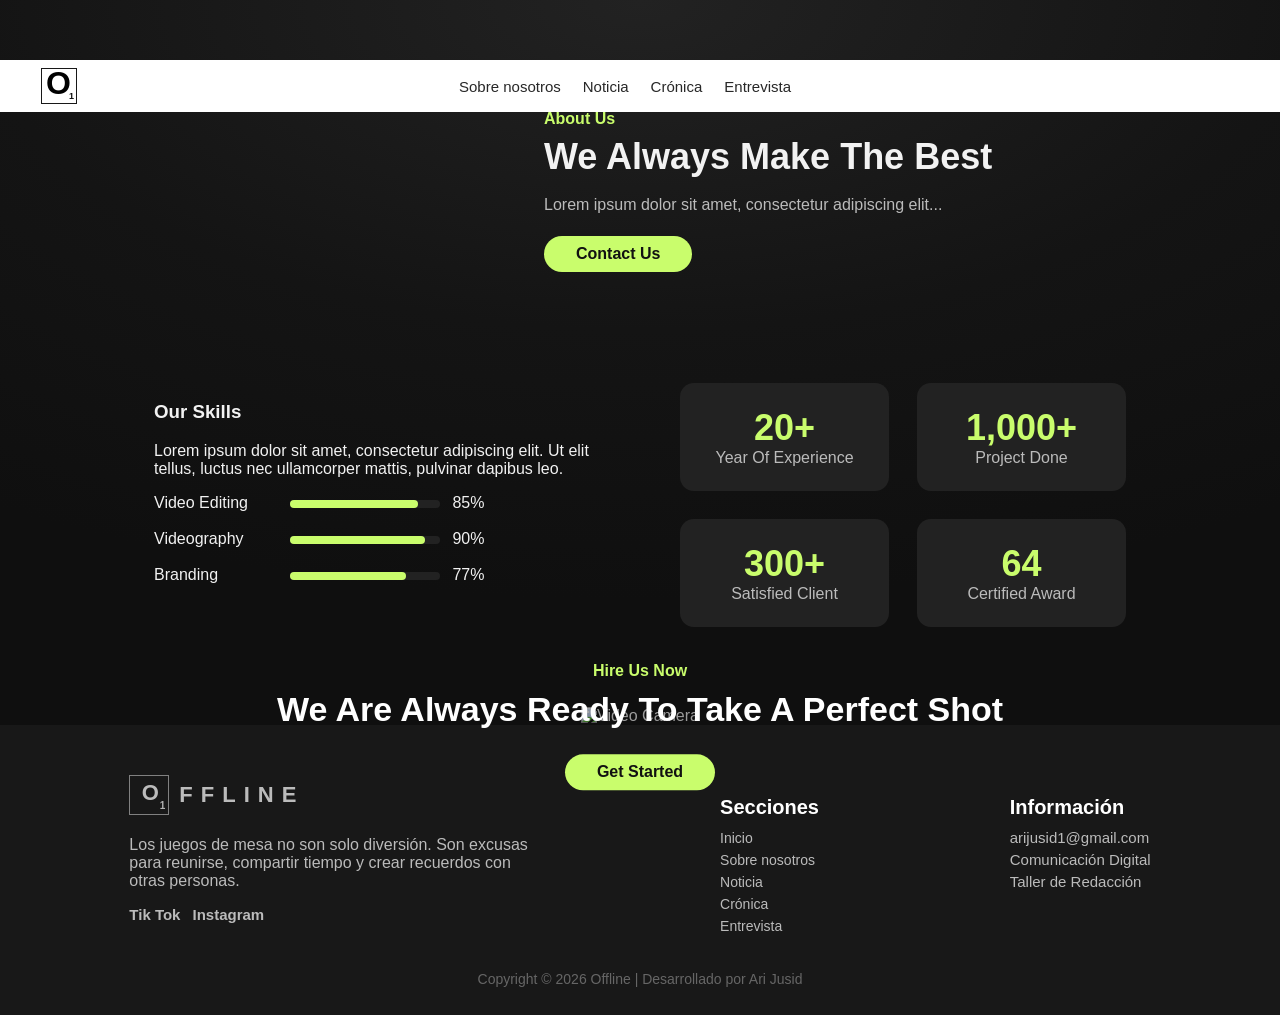
==== about.html @ 8de968df "feat: adding footer" ====
<!-- sobre-nosotros.html -->
<!DOCTYPE html>
<html lang="es">
<head>
  <meta charset="UTF-8">
  <title>OFFLINE</title>
  <meta name="viewport" content="width=device-width, initial-scale=1">
  <link rel="stylesheet" href="styles.css">
</head>
<body>
    <header class="topbar">
    <a class="return" href="index.html">
    <div class="topbar-inner">
      <div class="lit-logo" aria-label="Logo">
          <span>O</span>
          <b>1</b>
        </div>
        </a>

      <nav class="nav" aria-label="Primary">
        <a href="./about.html">Sobre nosotros</a>
        <a href="./news.html">Noticia</a>
        <a href="#">Crónica</a>
        <a href="#">Entrevista</a>
      </nav>

      <div class="dots" aria-hidden="true">
        <a href="https://tiktok.com/@offline.board" target="_blank" rel="noopener" aria-label="TikTok"><div class="tik"></div></a>
        <a href="https://instagram.com/offline.board" target="_blank" rel="noopener" aria-label="Instagram"><div class="ig" ></div></a>
      </div>
    </div>
  </header>
  <main>
        <section class="about-intro">
            <img src="your-photo-path.jpg" alt="Studio" class="about-img">
            <div>
                <h4>About Us</h4>
                <h2>We Always Make The Best</h2>
                <p>Lorem ipsum dolor sit amet, consectetur adipiscing elit...</p>
                <a href="/contact.html" class="btn-main">Contact Us</a>
            </div>
        </section>
        <section class="about-skills">
            <div class="skills-left">
                <h3>Our Skills</h3>
                <p>Lorem ipsum dolor sit amet, consectetur adipiscing elit. Ut elit tellus, luctus nec ullamcorper mattis, pulvinar dapibus leo.</p>
                <div class="skill-bar">
                    <span>Video Editing</span>
                    <div class="bar"><div class="fill" style="width:85%"></div></div><span class="percent">85%</span>
                </div>
                <div class="skill-bar">
                    <span>Videography</span>
                    <div class="bar"><div class="fill" style="width:90%"></div></div><span class="percent">90%</span>
                </div>
                <div class="skill-bar">
                    <span>Branding</span>
                    <div class="bar"><div class="fill" style="width:77%"></div></div><span class="percent">77%</span>
                </div>
            </div>
            <div class="skills-right">
                <div class="stat-block"> <h2>20+</h2><span>Year Of Experience</span></div>
                <div class="stat-block"> <h2>1,000+</h2><span>Project Done</span></div>
                <div class="stat-block"> <h2>300+</h2><span>Satisfied Client</span></div>
                <div class="stat-block"> <h2>64</h2><span>Certified Award</span></div>
            </div>
        </section>
        <section class="about-cta">
            <img src="your-second-photo-path.jpg" alt="Video Camera" class="cta-img">
            <div class="cta-content">
                <h4>Hire Us Now</h4>
                <h2>We Are Always Ready To Take A Perfect Shot</h2>
                <a href="/contact.html" class="btn-main">Get Started</a>
            </div>
        </section>
    </main>
    <footer class="main-footer">
        <div class="footer-inner">
            <div class="footer-brand">
                 <section class="brand-footer">
                    <div class="brand">
                      <div class="big-logo" aria-label="Logo">
                        <span>O</span>
                        <b>1</b>
                      </div>
                  
                      <div class="offline" aria-label="OFFLINE wordmark">FFLINE</div>
                    </div>
                
                    <aside class="tagline">
                      <p class="t1" >Un portal sobre <br>conexiones<br />reales</p>
                    </aside>
                </section>
                <p>Los juegos de mesa no son solo diversión. Son excusas para reunirse, compartir tiempo y crear recuerdos con otras personas.</p>
                <div class="footer-socials">
                    <a href="https://tiktok.com/@offline.board">Tik Tok</a>
                    <a href="https://instagram.com/offline.board">Instagram</a>
                </div>
            </div>
            <div class="footer-links">
                <h4>Secciones</h4>
                <ul>
                    <li><a href="index.html">Inicio</a></li>
                    <li><a href="about.html">Sobre nosotros</a></li>
                    <li><a href="news.html">Noticia</a></li>
                    <li><a href="#">Crónica</a></li>
                    <li><a href="#">Entrevista</a></li>
                </ul>
            </div>
            <div class="footer-contact">
                <h4>Información</h4>
                <ul>
                    <li>arijusid1@gmail.com</li>
                    <li>Comunicación Digital</li>
                    <li>Taller de Redacción</li>
                </ul>
            </div>
        </div>
        <div class="footer-copy">
            Copyright © 2026 Offline | Desarrollado por Ari Jusid
        </div>
    </footer>
</body>
</html>
---- styles.css ----
:root{
  --bg:#141414;
  --bg2:#0f0f0f;
  --text:#f2f2f2;
  --muted:#bdbdbd;
  --red:#5e0606;
  --line:rgba(255,255,255,.25);
}

*{box-sizing:border-box}
body{
  margin:0;
  font-family: "Inter", Helvetica, sans-serif;
  background: radial-gradient(1200px 600px at 50% 0%, #222 0%, var(--bg) 55%, var(--bg2) 100%);
  color:var(--text);
}

/* ===== top header ===== */
.topbar{
  background:#fff;
  color:#111;
  padding:8px 16px;
  position:fixed;
  width: 100%;
  z-index: 100;
}
.topbar-inner{
  max-width:100%;
  margin: 0 2%;
  display:flex;
  align-items:center;
  gap:18px;
}
.lit-logo{
  width:36px;height:36px;
  border:1px solid rgb(24, 24, 24);
  display:grid;
  place-items:center;
  position:relative;
}
.lit-logo span{
  font-size:32px;
  font-weight:bold;
  letter-spacing:1px;
  transform:translateY(-4px);
}
.lit-logo b{
  position:absolute;
  right:2px; bottom:2px;
  font-size:9px;
  font-weight:700;
  opacity:.95;
}

.nav{
  margin-left:auto;
  display:flex;
  gap:22px;
  font-size:15px;
    font-weight: 500;

}
.nav a{
  color:#111;
  text-decoration:none;
  opacity:.9;
}
.nav a:hover{ text-decoration:underline; }

.dots{
  margin-left:auto;
  display:flex;
  gap:10px;
  align-items:center;
}

.tik{
    width:28px;
    height:28px;
    border-radius: 50%;
   background-image: url("https://i.pinimg.com/736x/8e/55/0f/8e550f59109f90f441f75f0cbeba7270.jpg"); 
  background-size: cover;
  background-repeat: no-repeat;
}
.ig{
    width:28px;
    height:28px;
    border-radius: 50%;
   background-image:url("https://i.pinimg.com/736x/c6/3c/b1/c63cb142a2094c7c475226e17549b709.jpg"); 
  background-size: cover;
  background-repeat: no-repeat;
}
/* ===== main frame ===== */
.wrap{
  max-width:90%;
  margin:0 auto;
  padding:100px 16px 50px;
  position:relative;
}

/* left vertical text */
.side{
  position:fixed;
  top:80%;
  padding: 2%;
  width: 90px;
  writing-mode:vertical-rl;
  transform:rotate(180deg);
  font-size:16px;
  color:#dcdcdc;
  opacity:.9;
  letter-spacing:.6px;
}

/* ===== hero header ===== */
.hero-head{
  display:flex;
  align-items:flex-start;
  margin-top:10px;
  width: 900px;
}

.brand{
  display:flex;
  align-items:center;
  gap:16px;
  flex:1 1 auto;
  min-width:0;
}

.big-logo{
  width:130px;height:130px;
  border:1px solid rgba(255,255,255,.45);
  display:grid;
  place-items:center;
  position:relative;
}
.big-logo span{
  font-size:128px;
  font-weight:bold;
  letter-spacing:1px;
  transform:translateY(-20px);
}
.big-logo b{
  position:absolute;
  right:8px; bottom:7px;
  font-size:20px;
  font-weight:700;
  opacity:.95;
}

.offline{
  font-size:128px;
  font-weight:bold;
  letter-spacing:12px;
  line-height:1;
  white-space:nowrap;
}

.tagline{
  width:240px;
  height: 100px;
  display: flex;
  align-items: center;
  padding-left:16px;
  border-left:3px solid rgb(255, 255, 255);
  margin-top:12px;
  color:#ededed;
}
.tagline .t1{
  font-size:22px;
  font-weight: 600;
}


/* ===== hero image area ===== */
.hero{
  margin-top:18px;
  padding-top:18px;
  position:relative;
}

.hero-img{
  height:320px;
  background:
    linear-gradient(180deg, rgba(0,0,0,.25), rgba(0,0,0,.45)),
    url("https://images.unsplash.com/photo-1521737604893-d14cc237f11d?auto=format&fit=crop&w=1400&q=60");
  background-size:cover;
  background-position:center;
  border:1px solid rgba(255,255,255,.12);
}

.latest{
  position:absolute;
  left:50%;
  transform:translateX(-50%);
  bottom:-18px;
  width:min(620px, 92%);
  background:var(--red);
  padding:10px 14px;
  font-size:12px;
  border:1px solid rgba(255,255,255,.08);
  box-shadow:0 8px 18px rgba(0,0,0,.35);
}
.latest b{font-weight:800}
.latest span{opacity:.95}

.latest-news{
  position:absolute;
  left:50%;
  transform:translateX(-50%);
  bottom:15px;
  width:min(620px, 40%);
  background:var(--red);
  padding:10px 14px;
  font-size:12px;
  border:1px solid rgba(255,255,255,.08);
  box-shadow:0 8px 18px rgba(0,0,0,.35);

}
/* ===== article heading ===== */
.content{
  margin-top:52px;
  text-align:center;
}
.content h2{
  margin:0 0 10px 0;
  font-size:20px;
  letter-spacing:.8px;
}
.content p{
  margin:0 auto;
  max-width:650px;
  color:var(--muted);
  font-size:14px;
  line-height:1.9;
}

/* ===== 3 columns ===== */
.cards{
  margin-top:34px;
  display:grid;
  grid-template-columns:repeat(3, 1fr);
  gap:28px;
  align-items:start;
  text-align:center;
}
.card .star{
  width:34px;height:34px;
  margin:0 auto 14px;
  background:var(--red);
  clip-path: polygon(
    50% 0%,
    61% 35%,
    98% 35%,
    68% 57%,
    79% 91%,
    50% 70%,
    21% 91%,
    32% 57%,
    2% 35%,
    39% 35%
  );
  box-shadow:0 0 0 1px rgba(255,255,255,.1) inset;
}
.card h3{
  margin:0;
  font-size:16px;
  letter-spacing:.8px;
  font-weight:600;
  text-transform:uppercase;
}
.card p{
  margin:10px auto 0;
  font-size:14px;
  color:var(--muted);
  line-height:1.75;
  max-width:260px;
}

/* ===== responsive ===== */
@media (max-width:820px){
  .offline{font-size:44px; letter-spacing:10px;}
  .tagline{width:200px;}
  .side{display:none;}
}
@media (max-width:640px){
  .topbar-inner{gap:10px}
  .nav{display:none;}
  .hero-head{flex-direction:column; align-items:flex-start;}
  .tagline{
    width:100%;
    border-left:0;
    padding-left:0;
    border-top:2px solid rgba(255,255,255,.35);
    padding-top:10px;
  }
  .cards{grid-template-columns:1fr; gap:18px;}
}

/* =========================
   NEWS / ARTICLE VIEW
   Append below existing CSS
   ========================= */

.nav a.is-active{
  text-decoration:underline;
}

/* header area for article page */
.news-head{
  display:flex;
  justify-content:space-between;
  align-items:flex-end;
  gap:18px;
  margin-top:0px;
  padding-bottom:14px;
  border-bottom:1px solid var(--line);
}

.brand.compact{
  gap:14px;
}
.brand.compact .big-logo{
  width:62px;
  height:62px;
}
.brand.compact .big-logo span{ font-size:44px; }
.brand.compact .big-logo b{ right:7px; bottom:6px; }

.wordmark .offline.small{
  font-size:34px;
  letter-spacing:10px;
}
.wordmark .sub{
  margin-top:4px;
  font-size:11px;
  color:var(--muted);
  font-weight:600;
}

.crumbs{
  font-size:13px;
  color:var(--muted);
  white-space:nowrap;
}
.crumbs a{
  color:#e7e7e7;
  text-decoration:none;
}
.crumbs a:hover{ text-decoration:underline; }
.crumbs span{ margin:0 6px; opacity:.6; }
.crumbs strong{ color:#fff; }

/* article hero */
.article-hero{
  margin-top:18px;
  position:relative;
}
.article-media{
  height:300px;
  background:
    linear-gradient(180deg, rgba(0,0,0,.15), rgba(0,0,0,.65)),
    url("https://images.unsplash.com/photo-1521737604893-d14cc237f11d?auto=format&fit=crop&w=1600&q=60");
  background-size:cover;
  background-position:center;
}

.epigra{
  padding-bottom: 20px;
  color: var(--muted);
}
.article-strip{
  display:flex;
  gap:10px;
  align-items:center;
  justify-content:flex-start;
  width:100%;
  margin-bottom: 2%;
  background:var(--red);
  padding:10px 14px;
  border:1px solid rgba(255,255,255,.08);
  box-shadow:0 8px 18px rgba(0,0,0,.35);
}
.pill{
  font-size:10px;
  letter-spacing:1px;
  font-weight:900;
  padding:4px 8px;
  background:rgba(0,0,0,.25);
  border:1px solid rgba(255,255,255,.15);
}
.meta{
  font-size:12px;
  opacity:.95;
}

/* article container */
.article{
  margin-top:30px;
}
.article-title{
  margin:0;
  max-width:760px;
}
.article-title h1{
  margin:0 0 10px 0;
  font-size:40px;
  letter-spacing:.3px;
  font-weight:700;
}
.article-title .deck{
  color:var(--muted);
  font-size:12px;
  line-height:1.6;
}

/* two-column layout (aside + body) */
.article-grid{
  display:grid;
  grid-template-columns: 260px 1fr;
  gap:28px;
  align-items:start;
  margin-top:18px;
}

.article-aside{
  position:sticky;
  top:18px;
  align-self:start;
}

.aside-box{
  border:1px solid rgba(255,255,255,.12);
  background:rgba(255,255,255,.03);
  padding:14px;
  margin-bottom:14px;
}
.aside-box h3{
  margin:0 0 10px 0;
  font-size:14px;
  letter-spacing:1px;
  text-transform:uppercase;
  font-weight:900;
}
.aside-list{
  margin:0;
  padding:0;
  list-style:none;
}
.aside-list li + li{ margin-top:10px; }
.aside-list a{
  color:#eaeaea;
  text-decoration:none;
  font-size:12px;
  line-height:1.45;
  opacity:.9;
}
.aside-list a:hover{ text-decoration:underline; }

.share{
  display:flex;
  gap:10px;
}
.share-btn{
  width:38px;height:38px;
  display:grid;
  place-items:center;
  text-decoration:none;
  color:#fff;
  font-weight:900;
  border:1px solid rgba(255,255,255,.18);
  background:rgba(0,0,0,.25);
}
.share-btn:hover{
  border-color:rgba(255,255,255,.35);
  background:rgba(0,0,0,.35);
}

/* article body */
.article-body{
  border:1px solid rgba(255,255,255,.10);
  background:rgba(0,0,0,.10);
  padding:18px 18px 16px;
}
.article-body p{
  margin:0 0 12px 0;
  color:#d8d8d8;
  font-size:16px;
  line-height:1.95;
  font-weight: 500;
}
.article-body .lead{
  font-size:20px;
  color: var(--muted);
  margin-bottom: 4%;
  font-weight: 600;
}
.article-body h2{
  margin:16px 0 8px;
  font-size:14px;
  letter-spacing:.8px;
  text-transform:uppercase;
}

.quote{
  margin:14px 0;
  padding:12px 14px;
  border-left:4px var(--red) solid;
  background:rgba(255,255,255,.04);
  color:#fff;
  font-size:15px;
  line-height:1.7;
  font-style:italic;
}

/* callout with star */
.article-callout{
  margin:14px 0 16px;
  display:flex;
  gap:12px;
  align-items:flex-start;
  padding:14px;
  background:rgba(139,0,0,.12);
  border:1px solid rgba(139,0,0,.35);
}
.callout-star{
  width:28px;height:28px;
  background:#7a0000;
  clip-path: polygon(
    50% 0%,
    61% 35%,
    98% 35%,
    68% 57%,
    79% 91%,
    50% 70%,
    21% 91%,
    32% 57%,
    2% 35%,
    39% 35%
  );
  flex:0 0 auto;
}
.article-callout h3{
  margin:0 0 4px;
  font-size:11px;
  letter-spacing:1px;
  text-transform:uppercase;
  font-weight:900;
}
.article-callout p{
  margin:0;
  color:#d8d8d8;
  font-size:12px;
}

/* mini gallery */
.gallery{
  display:grid;
  grid-template-columns:repeat(3, 1fr);
  gap:10px;
  margin-top:8px;
}
.gallery .g{
  height:90px;
  border:1px solid rgba(255,255,255,.12);
  background:
    linear-gradient(180deg, rgba(0,0,0,.15), rgba(0,0,0,.55)),
    url("https://images.unsplash.com/photo-1521737604893-d14cc237f11d?auto=format&fit=crop&w=900&q=60");
  background-size:cover;
  background-position:center;
  background-repeat: no-repeat;
  filter:grayscale(100%);
}

.sep{
  margin:16px 0 12px;
  border:0;
  border-top:1px solid var(--line);
  opacity:.8;
}

.article-footer{
  display:flex;
  align-items:center;
  justify-content:space-between;
  gap:12px;
  flex-wrap:wrap;
}
.tags{
  display:flex;
  gap:8px;
  flex-wrap:wrap;
}
.tags a{
  color:#fff;
  text-decoration:none;
  font-size:12px;
  padding:5px 8px;
  background:rgba(0,0,0,.25);
  border:1px solid rgba(255,255,255,.14);
}
.tags a:hover{ border-color:rgba(255,255,255,.3); }

.back{
  color:#fff;
  text-decoration:none;
  font-size:14px;
  opacity:.95;
}
.back:hover{ text-decoration:underline; }
.return{
  color:#000000;
  text-decoration:none;

}

.offline-news-section { 
  padding-top: 5%;
    color: #eaeaea;
  }

  .offline-news-grid {
    display: grid;
    grid-template-columns: 1.1fr 1fr 1fr;
    grid-template-areas:
      "intro hero side"
      "updates headline headline";
    gap: clamp(16px, 2.2vw, 28px);
    align-items: start;
  }

  .offline-card {
    min-width: 0;
    height: 100%;
  }

  .offline-card--intro {
    grid-area: intro;
    max-width: 520px;
    padding-left: 17%;
  }

  .offline-kicker {
    margin: 0 0 14px;
    font-size:2.5rem;
    line-height: 1.05;
    font-weight: 900;
    letter-spacing: 0.02em;
    text-transform: uppercase;
  }

  .offline-card--intro p {
    margin: 0;
    color: #cfcfcf;
    font-size: clamp(14px, 1.05vw, 16px);
    line-height: 1.65;
    margin-top: 10%;
    padding-right: 10%;
  }

  .offline-card--hero {
    grid-area: hero;
  }

  .offline-hero {
    position: relative;
    display: block;
    overflow: hidden;
    text-decoration: none;
    background: #151515;
    aspect-ratio: 1 / 1;
    height: 100%;
    width: 100%;
  }

  .offline-hero__img {
    width: 100%;
    height: 100%;
    object-fit: cover;
    filter: grayscale(100%);
    transform: scale(1.02);
  }

  .offline-hero__overlay {
    position: absolute;
    inset: 0;
    height: 100%;
    display: flex;
    flex-direction: column;
    justify-content: flex-end;
    padding: 18px 18px 20px;
    background: linear-gradient(180deg, rgba(140, 0, 0, 0.15) 0%, rgba(98, 2, 2, 0.65) 55%, rgba(77, 2, 2, 2) 100%);
  }

  .offline-hero__title {
    margin: 0 0 6px;
    font-size: 1.7rem;
    color: #f0f0f0;
    line-height: 1.15;
    font-weight: 500;
  }

  .offline-hero__word {
    margin: 0;
    font-size: 3rem;
    font-weight: 900;
    letter-spacing: 0.02em;
    color: #ffffff;
  }

  .offline-card--side {
    grid-area: side;
    display: grid;
    gap: 14px;
  }

  .offline-side__text {
    margin: 0;
    font-size: clamp(13px, 1vw, 15px);
    line-height: 1.6;
    color: #e2e2e2;
    background:  var(--red);
    padding: 12px 14px;
  }

  .offline-side__media {
    display: block;
    overflow: hidden;
    background: #151515;
  }

  .offline-side__media img {
    width: 100%;
    height: auto;
    display: block;
    filter: grayscale(100%);
  }

  .offline-card--updates {
    grid-area: updates;
        margin-top: 30%;
        margin-bottom: 30%;

  }

  .offline-updates__bar {
    background: var(--red);
    color: #ffffff;
    font-weight: 700;
    padding: 12px 14px;
    font-size: 14px;
    text-align: center;
  }

  .offline-updates__media {
    display: block;
    overflow: hidden;
    background: #151515;
    
  }

  .offline-updates__media img {
    width: 100%;
    height: auto;
    margin-right: 50px;
  }

  .offline-card--headline {
    grid-area: headline;
    padding: 8px 6px 0;
    width: 
    100%;
  }

  .offline-card--headline h3 {
    margin: 0 0 12px;
    font-size: 3rem;
    line-height: 1.05;
    font-weight: 900;
    color: #ffffff;
    margin-top: 15%;

  }

  .offline-card--headline p {
    margin: 0;
    color: #cfcfcf;
    font-size: 1.2rem;
    line-height: 1.6;
    max-width: 720px;
    width: 70%;
    margin-top: 20px;
  }

  @media (max-width: 980px) {
    .offline-news-grid {
      grid-template-columns: 1fr;
      grid-template-areas:
        "hero"
        "intro"
        "side"
        "headline"
        "updates";
    }

    .offline-card--intro,
    .offline-card--headline p {
      max-width: none;
    }

    .offline-card--headline {
      padding: 0;
    }
  }

/* responsive */
@media (max-width:900px){
  .article-grid{ grid-template-columns: 1fr; }
  .article-aside{ position:static; }
  .gallery{ grid-template-columns:1fr; }
  .gallery .g{ height:140px; }
}
@media (max-width:640px){
  .news-head{ align-items:flex-start; flex-direction:column; }
  .wordmark .offline.small{ font-size:30px; letter-spacing:9px; }
  .article-media{ height:240px; }
}

/* about */

body.about-dark {
    background: #111;
    color: #fff;
    font-family: 'Inter', Arial, sans-serif;
    margin: 0;
}

.main-nav {
    display: flex;
    align-items: center;
    justify-content: space-between;
    padding: 24px 5vw;
    background: transparent;
}

.main-nav ul {
    display: flex;
    gap: 30px;
    list-style: none;
}

.main-nav li a,
.main-nav .btn-contact {
    color: #fff;
    text-decoration: none;
    font-weight: 500;
}

.main-nav .btn-contact {
    background: none;
    border: 2px solid #fff;
    padding: 7px 20px;
    border-radius: 25px;
    transition: background .2s;
}

.main-nav .btn-contact:hover {
    background: #fff;
    color: #111;
}

.main-nav .active a {
    color: #c9fd6c;
}

.about-header {
    background: linear-gradient(rgba(0,0,0,0.8),rgba(0,0,0,.9)), url('.../header-bg.jpg') center/cover no-repeat;
    padding-bottom: 60px;
}

.about-hero-content {
    text-align: center;
    padding: 100px 0 30px;
}

.about-hero-content h1 {
    font-size: 54px;
    margin: 0;
    font-weight: 700;
}

.breadcrumb {
    color: #bbb;
    margin-top: 12px;
}

.about-intro {
    display: flex;
    align-items: center;
    gap: 40px;
    max-width: 1100px;
    margin: 60px auto;
    padding: 0 5vw;
}

.about-img {
    width: 350px;
    aspect-ratio: 4/3;
    object-fit: cover;
    border-radius: 14px;
}

.about-intro h4 {
    color: #c9fd6c;
    margin-bottom: 8px;
    margin-top: 0;
}

.about-intro h2 {
    font-size: 36px;
    margin: 8px 0 18px;
}

.about-intro p {
    color: #bbb;
    margin-bottom: 22px;
}

.btn-main {
    display: inline-block;
    padding: 9px 32px;
    background: #c9fd6c;
    color: #111;
    border-radius: 25px;
    text-decoration: none;
    font-weight: 600;
    transition: filter .2s;
}

.btn-main:hover {
    filter: brightness(.9);
}

.about-skills {
    display: flex;
    justify-content: center;
    align-items: flex-start;
    gap: 80px;
    max-width: 1100px;
    margin: 60px auto;
    padding: 0 5vw;
}

.skills-left, .skills-right {
    flex: 1;
}

.skill-bar {
    margin-bottom: 18px;
}

.skill-bar span {
    display: inline-block;
    min-width: 120px;
}

.skill-bar .bar {
    display: inline-block;
    width: 150px;
    background: #222;
    height: 8px;
    vertical-align: middle;
    margin: 0 12px;
    border-radius: 5px;
    position: relative;
}

.skill-bar .fill {
    height: 8px;
    background: #c9fd6c;
    border-radius: 5px;
}

.skill-bar .percent {
    min-width: 38px;
    display: inline-block;
    text-align: left;
}

.skills-right {
    display: grid;
    grid-template-columns: repeat(2,1fr);
    gap: 28px;
}

.stat-block {
    background: #222;
    border-radius: 14px;
    text-align: center;
    padding: 24px 0;
}

.stat-block h2 {
    color: #c9fd6c;
    font-size: 36px;
    margin: 0;
}

.stat-block span {
    color: #bbb;
    font-size: 16px;
}

.about-cta {
    position: relative;
    margin: 80px 0 0;
    text-align: center;
}

.cta-img {
    width: 100%;
    max-height: 340px;
    object-fit: cover;
    opacity: .62;
}

.cta-content {
    position: absolute;
    left: 50%; top: 52%;
    transform: translate(-50%, -50%);
    width: 80%;
}

.cta-content h4 {
    color: #c9fd6c;
    margin-bottom: 8px;
}

.cta-content h2 {
    font-size: 34px;
    margin: 10px 0 25px;
    color: #fff;
}

.main-footer {
    background: #181818;
    color: #bbb;
    padding-top: 45px;
}

.footer-inner {
    display: flex;
    justify-content: space-around;
    width: 100%;
    margin: 0 auto;
    padding: 0 5vw;
    gap: 60px;
}

footer li{
  margin-bottom: 5px;
}
footer a{
  color: #bbb;
  text-decoration: none;
  font-size: 14px;
}
footer a:hover{
  text-decoration: underline;
}


.footer-socials {
    margin-top: 16px;
    display: flex;
    gap: 12px;
    a{
      color: #bbb;
      text-decoration: none;
      font-weight: 600;
      font-size: 15px;

      
    }
}


.footer-links h4, .footer-contact h4 {
    color: #fff;
    margin-bottom: 10px;
    font-size: 20px;

}

.footer-links ul, .footer-contact ul {
    padding: 0;
    margin: 0;
    list-style: none;
    font-size: 15px;
}

.footer-copy {
    text-align: center;
    padding: 32px 0 28px;
    font-size: 14px;
    color: #666;
}
.footer-brand {
    width: 400px;
    p{
      font-size: 16px;

    }
    .offline{
      font-size: 22px;
      letter-spacing: 8px;
      margin: 0;
    }
}


.brand-footer, .brand{
  width: 300px;
  height: 50px;
  gap: 10px;

   .big-logo{
    width: 40px;
    height: 40px;
    padding-top: 10px;
    padding-left: 10px;
  }

  span{
    height: 0px;
    font-size: 22px;
    letter-spacing: 8px;
  }

  b{
    right: 3px;
    bottom: 3px;
    font-size: 10px;
  }

  .tagline{
    display: none;
  }
}


@media (max-width: 900px) {
    .about-intro, .about-skills, .footer-inner {
        flex-direction: column;
        align-items: flex-start;
        gap: 22px;
        max-width: 97vw;
    }
    .footer-inner {
        padding: 0 2vw;
    }
    .cta-content {
        position: static;
        transform: none;
        background: rgba(0,0,0,0.4);
        padding: 24px 0;
        width: 99%;
        margin-top: -162px;
    }
}
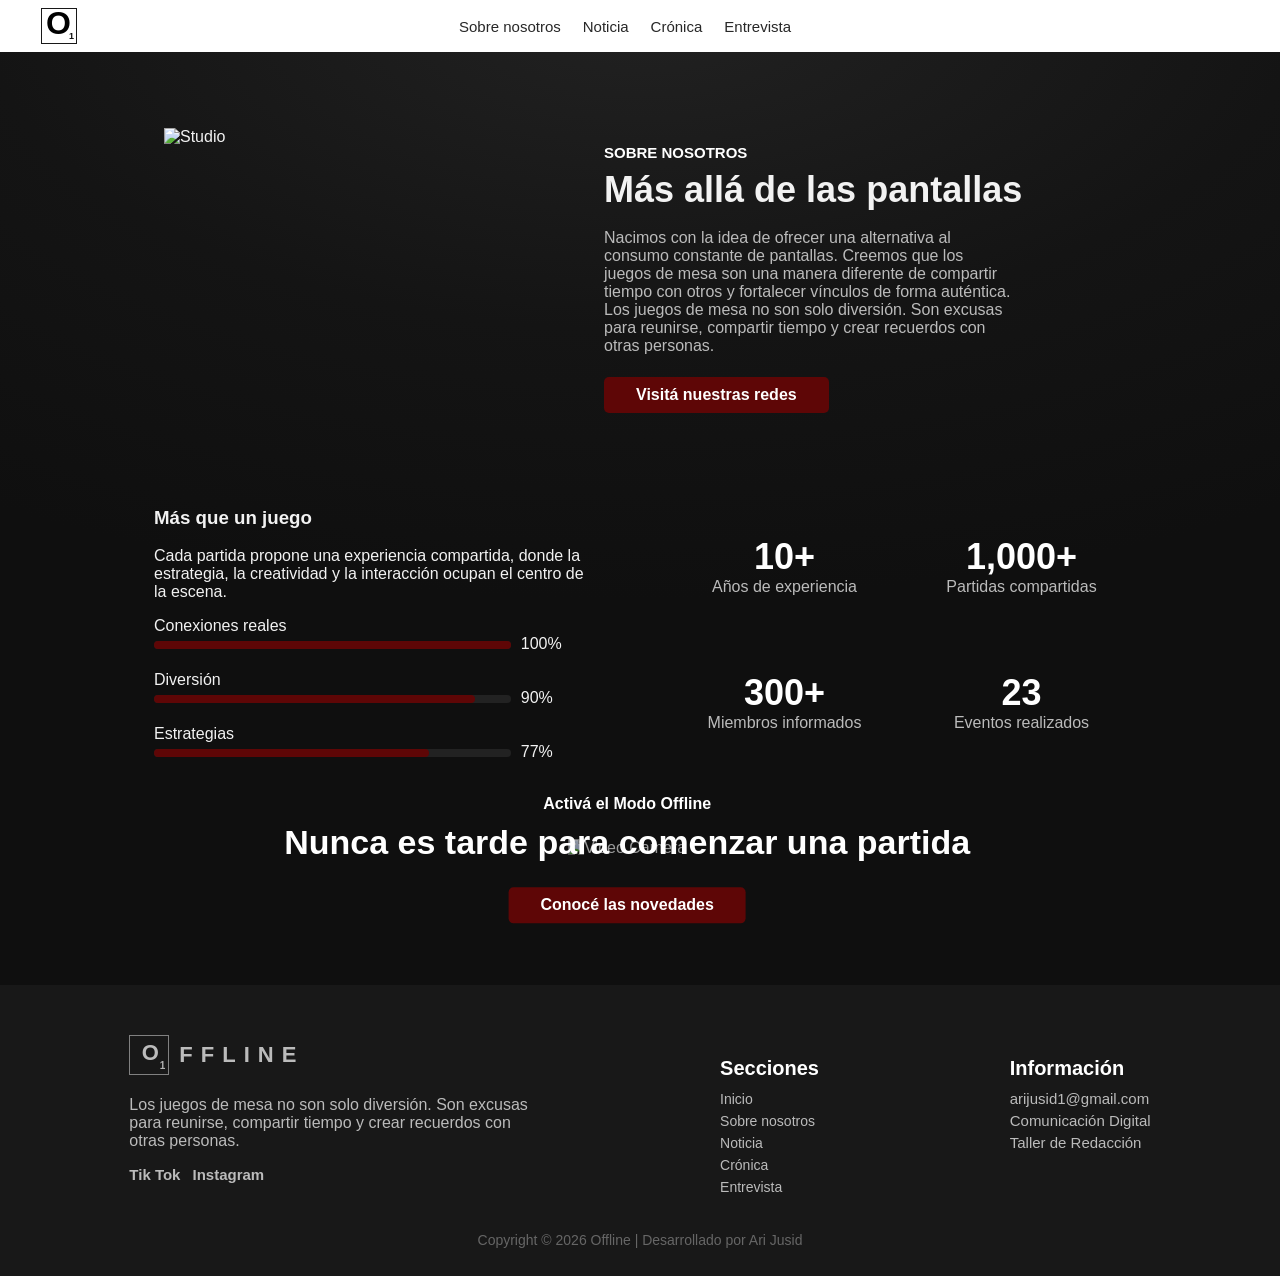
==== commit b5be5771: "feat: Sobre nosotros" ====
--- a/about.html
+++ b/about.html
@@ -1,4 +1,3 @@
-<!-- sobre-nosotros.html -->
 <!DOCTYPE html>
 <html lang="es">
 <head>
@@ -30,46 +29,47 @@
       </div>
     </div>
   </header>
-  <main>
+  <main style="display: flex; justify-content: center; flex-direction: column;">
         <section class="about-intro">
-            <img src="your-photo-path.jpg" alt="Studio" class="about-img">
-            <div>
-                <h4>About Us</h4>
-                <h2>We Always Make The Best</h2>
-                <p>Lorem ipsum dolor sit amet, consectetur adipiscing elit...</p>
-                <a href="/contact.html" class="btn-main">Contact Us</a>
+            <img src="https://encrypted-tbn0.gstatic.com/images?q=tbn:ANd9GcQI-SzyWmadQsHoqx1AhTGXvBZ2MZDv_n5WEA&s" alt="Studio" class="about-img">
+            <div style="width: 40%;">
+                <h4>SOBRE NOSOTROS</h4>
+                <h2>Más allá de las pantallas</h2>
+                <p>Nacimos con la idea de ofrecer una alternativa al consumo constante de pantallas. Creemos que los juegos de mesa son una manera diferente de compartir tiempo con otros y fortalecer vínculos de forma auténtica. Los juegos de mesa no son solo diversión. Son excusas para reunirse, compartir tiempo y crear recuerdos con otras personas.</p>
+                <a href="https://instagram.com/offline.board" class="btn-main">Visitá nuestras redes</a>
             </div>
         </section>
         <section class="about-skills">
             <div class="skills-left">
-                <h3>Our Skills</h3>
-                <p>Lorem ipsum dolor sit amet, consectetur adipiscing elit. Ut elit tellus, luctus nec ullamcorper mattis, pulvinar dapibus leo.</p>
+                <h3>Más que un juego</h3>
+                <p>Cada partida propone una experiencia compartida, donde la estrategia, la creatividad y la interacción ocupan el centro de la escena.
+</p>
                 <div class="skill-bar">
-                    <span>Video Editing</span>
-                    <div class="bar"><div class="fill" style="width:85%"></div></div><span class="percent">85%</span>
+                    <span>Conexiones reales</span>
+                    <div class="bar"><div class="fill" style="width:100%"></div></div><span class="percent">100%</span>
                 </div>
                 <div class="skill-bar">
-                    <span>Videography</span>
+                    <span>Diversión</span>
                     <div class="bar"><div class="fill" style="width:90%"></div></div><span class="percent">90%</span>
                 </div>
                 <div class="skill-bar">
-                    <span>Branding</span>
+                    <span>Estrategias</span>
                     <div class="bar"><div class="fill" style="width:77%"></div></div><span class="percent">77%</span>
                 </div>
             </div>
             <div class="skills-right">
-                <div class="stat-block"> <h2>20+</h2><span>Year Of Experience</span></div>
-                <div class="stat-block"> <h2>1,000+</h2><span>Project Done</span></div>
-                <div class="stat-block"> <h2>300+</h2><span>Satisfied Client</span></div>
-                <div class="stat-block"> <h2>64</h2><span>Certified Award</span></div>
+                <div class="stat-block"> <h2>10+</h2><span>Años de experiencia</span></div>
+                <div class="stat-block"> <h2>1,000+</h2><span>Partidas compartidas</span></div>
+                <div class="stat-block"> <h2>300+</h2><span>Miembros informados</span></div>
+                <div class="stat-block"> <h2>23</h2><span>Eventos realizados</span></div>
             </div>
         </section>
         <section class="about-cta">
-            <img src="your-second-photo-path.jpg" alt="Video Camera" class="cta-img">
+            <img src="https://images.pexels.com/photos/6333905/pexels-photo-6333905.jpeg" alt="Video Camera" class="cta-img">
             <div class="cta-content">
-                <h4>Hire Us Now</h4>
-                <h2>We Are Always Ready To Take A Perfect Shot</h2>
-                <a href="/contact.html" class="btn-main">Get Started</a>
+                <h4>Activá el Modo Offline</h4>
+                <h2>Nunca es tarde para comenzar una partida</h2>
+                <a href="/news.html" class="btn-main">Conocé las novedades</a>
             </div>
         </section>
     </main>
--- a/styles.css
+++ b/styles.css
@@ -871,7 +871,7 @@
 }
 
 .main-nav .active a {
-    color: #c9fd6c;
+    color: var(--red);
 }
 
 .about-header {
@@ -898,23 +898,24 @@
 .about-intro {
     display: flex;
     align-items: center;
+    justify-content: center;
     gap: 40px;
-    max-width: 1100px;
-    margin: 60px auto;
-    padding: 0 5vw;
+    width: 100%;
+    padding-top: 10% ;
+
 }
 
 .about-img {
-    width: 350px;
+    width: 400px;
     aspect-ratio: 4/3;
     object-fit: cover;
-    border-radius: 14px;
 }
 
 .about-intro h4 {
-    color: #c9fd6c;
+    color: #fff;
     margin-bottom: 8px;
     margin-top: 0;
+    font-size: 15px;
 }
 
 .about-intro h2 {
@@ -925,14 +926,15 @@
 .about-intro p {
     color: #bbb;
     margin-bottom: 22px;
+    width: 80%;
 }
 
 .btn-main {
     display: inline-block;
     padding: 9px 32px;
-    background: #c9fd6c;
-    color: #111;
-    border-radius: 25px;
+    background: var(--red);
+    color: #ffffff;
+    border-radius: 5px;
     text-decoration: none;
     font-weight: 600;
     transition: filter .2s;
@@ -945,7 +947,7 @@
 .about-skills {
     display: flex;
     justify-content: center;
-    align-items: flex-start;
+    align-items: center;
     gap: 80px;
     max-width: 1100px;
     margin: 60px auto;
@@ -958,6 +960,7 @@
 
 .skill-bar {
     margin-bottom: 18px;
+    width: 100%;
 }
 
 .skill-bar span {
@@ -967,24 +970,23 @@
 
 .skill-bar .bar {
     display: inline-block;
-    width: 150px;
+    width: 80%;
     background: #222;
     height: 8px;
     vertical-align: middle;
-    margin: 0 12px;
+    margin-right: 10px;
     border-radius: 5px;
     position: relative;
 }
 
 .skill-bar .fill {
     height: 8px;
-    background: #c9fd6c;
+    background: var(--red);
     border-radius: 5px;
 }
 
 .skill-bar .percent {
     min-width: 38px;
-    display: inline-block;
     text-align: left;
 }
 
@@ -995,14 +997,13 @@
 }
 
 .stat-block {
-    background: #222;
     border-radius: 14px;
     text-align: center;
     padding: 24px 0;
 }
 
 .stat-block h2 {
-    color: #c9fd6c;
+    color: #fff;
     font-size: 36px;
     margin: 0;
 }
@@ -1014,8 +1015,9 @@
 
 .about-cta {
     position: relative;
-    margin: 80px 0 0;
     text-align: center;
+    width: 70%;
+    margin: 0 10% 10% 14%;
 }
 
 .cta-img {
@@ -1026,14 +1028,14 @@
 }
 
 .cta-content {
-    position: absolute;
+  position: absolute;
     left: 50%; top: 52%;
     transform: translate(-50%, -50%);
     width: 80%;
 }
 
 .cta-content h4 {
-    color: #c9fd6c;
+    color:white;
     margin-bottom: 8px;
 }
 
@@ -1120,7 +1122,7 @@
 }
 
 
-.brand-footer, .brand{
+.brand-footer .brand{
   width: 300px;
   height: 50px;
   gap: 10px;
@@ -1144,6 +1146,10 @@
     font-size: 10px;
   }
 
+  
+}
+
+.brand-footer{
   .tagline{
     display: none;
   }
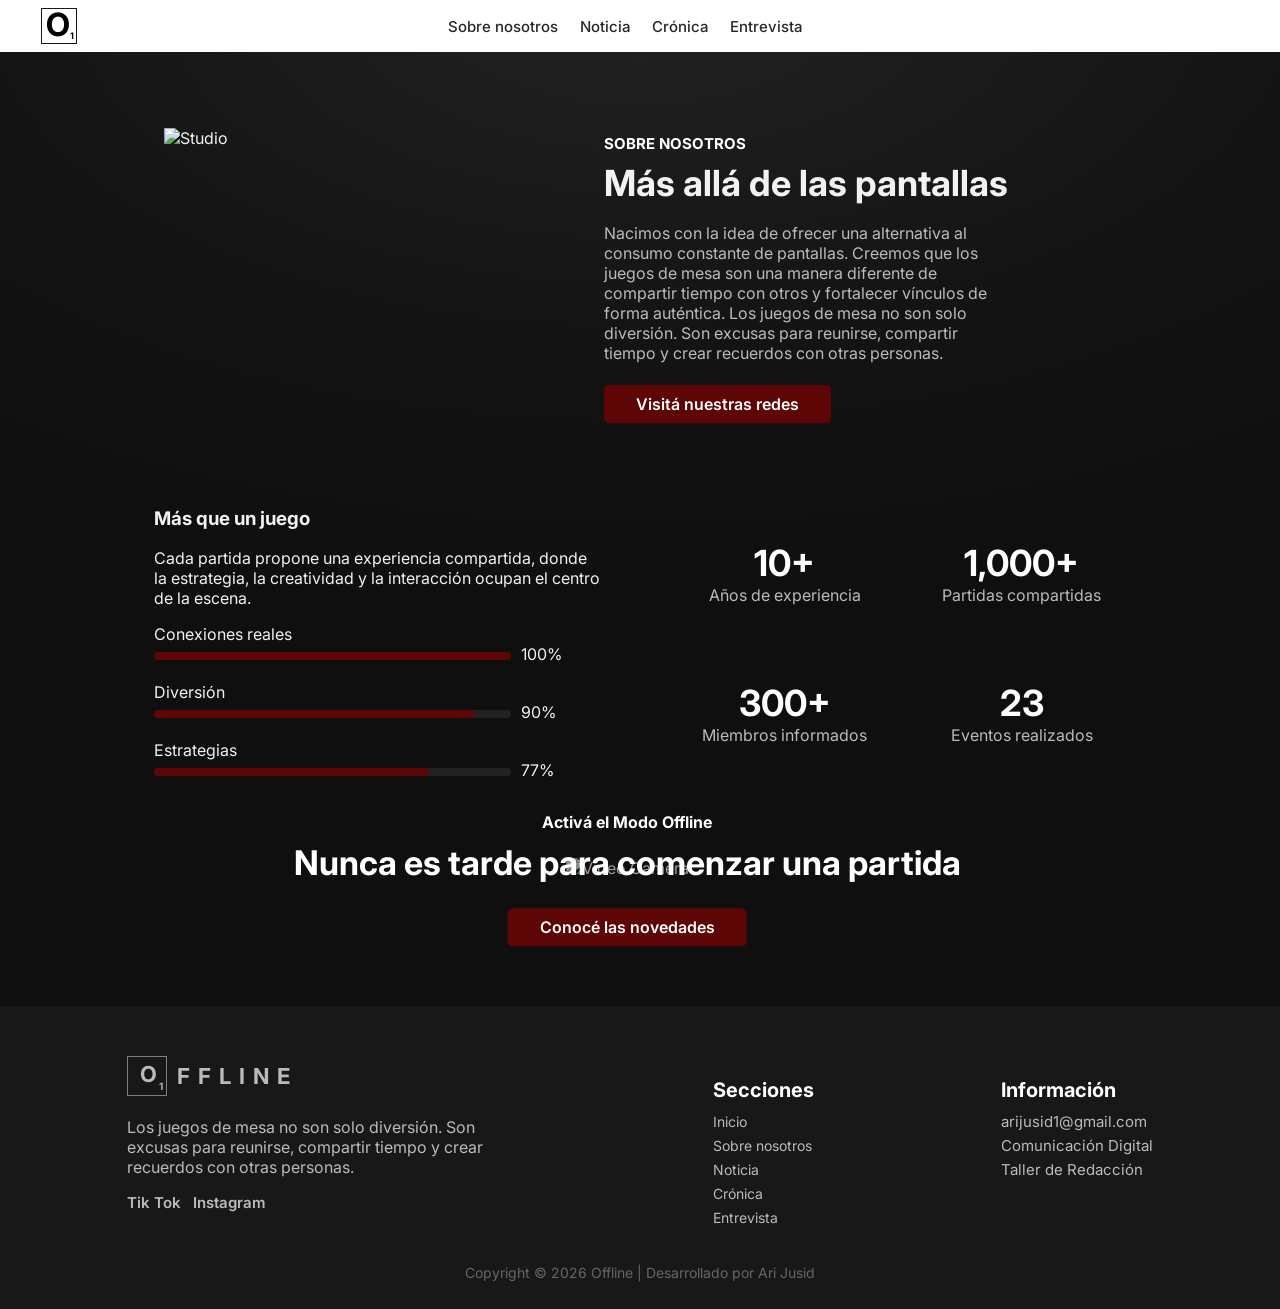
==== commit 66a5df72: "fix: adding links about" ====
--- a/about.html
+++ b/about.html
@@ -4,7 +4,10 @@
   <meta charset="UTF-8">
   <title>OFFLINE</title>
   <meta name="viewport" content="width=device-width, initial-scale=1">
-  <link rel="stylesheet" href="styles.css">
+<link rel="stylesheet" href="styles.css" />
+  <link rel="preconnect" href="https://fonts.googleapis.com">
+  <link rel="preconnect" href="https://fonts.gstatic.com" crossorigin>
+  <link href="https://fonts.googleapis.com/css2?family=Inter:ital,opsz,wght@0,14..32,100..900;1,14..32,100..900&display=swap" rel="stylesheet">  
 </head>
 <body>
     <header class="topbar">
